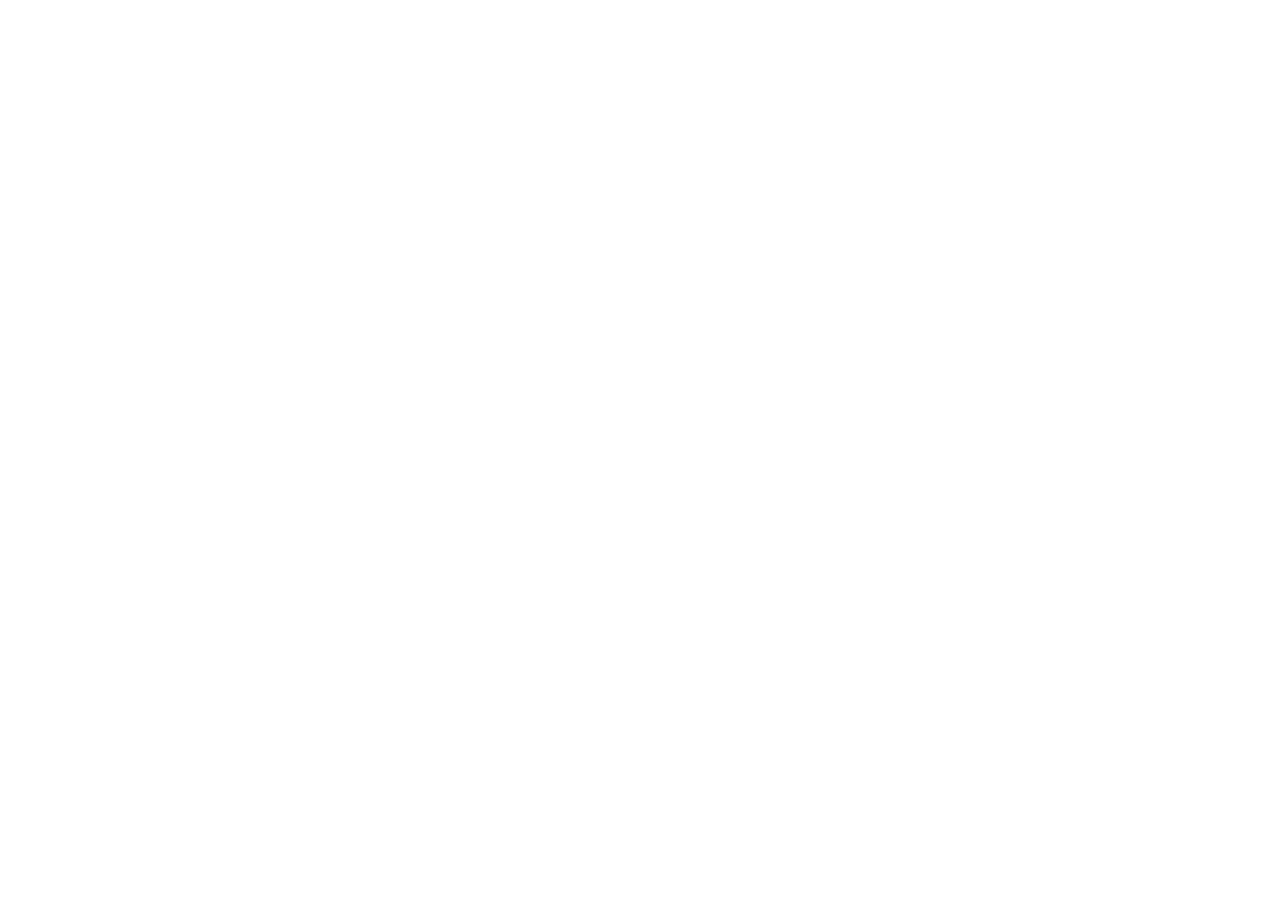
==== frontend-1-practice/index.html @ 3bd32b3b "Initial commit" ====
<!DOCTYPE html>
<html lang="ru">
  <head>
    <meta charset="UTF-8" />
    <meta name="viewport" content="width=device-width, initial-scale=1.0" />
    <title>Выбор даты и времени</title>
    <link rel="stylesheet" href="styles.css" />
  </head>
  <body>
    <!--
      ЗАДАНИЕ
      ========
      Сверстать страницу выбора даты и времени по своему макету.

      Пока это только вёрстка. Никакого JavaScript — ни кликов,
      ни переходов, ни выбора дня. Всё статично.

      Стили пишите в styles.css. Разметку — здесь.
    -->

    <div class="page">
      <!-- Начните отсюда. Разметьте шапку, основную область
           с календарём и слотами, подвал. -->
    </div>
  </body>
</html>
---- frontend-1-practice/styles.css ----
/* Стили страницы.
   Пишите здесь. */

* {
  margin: 0;
  padding: 0;
  box-sizing: border-box;
}

body {
  min-height: 100vh;
  font-family: sans-serif;
}
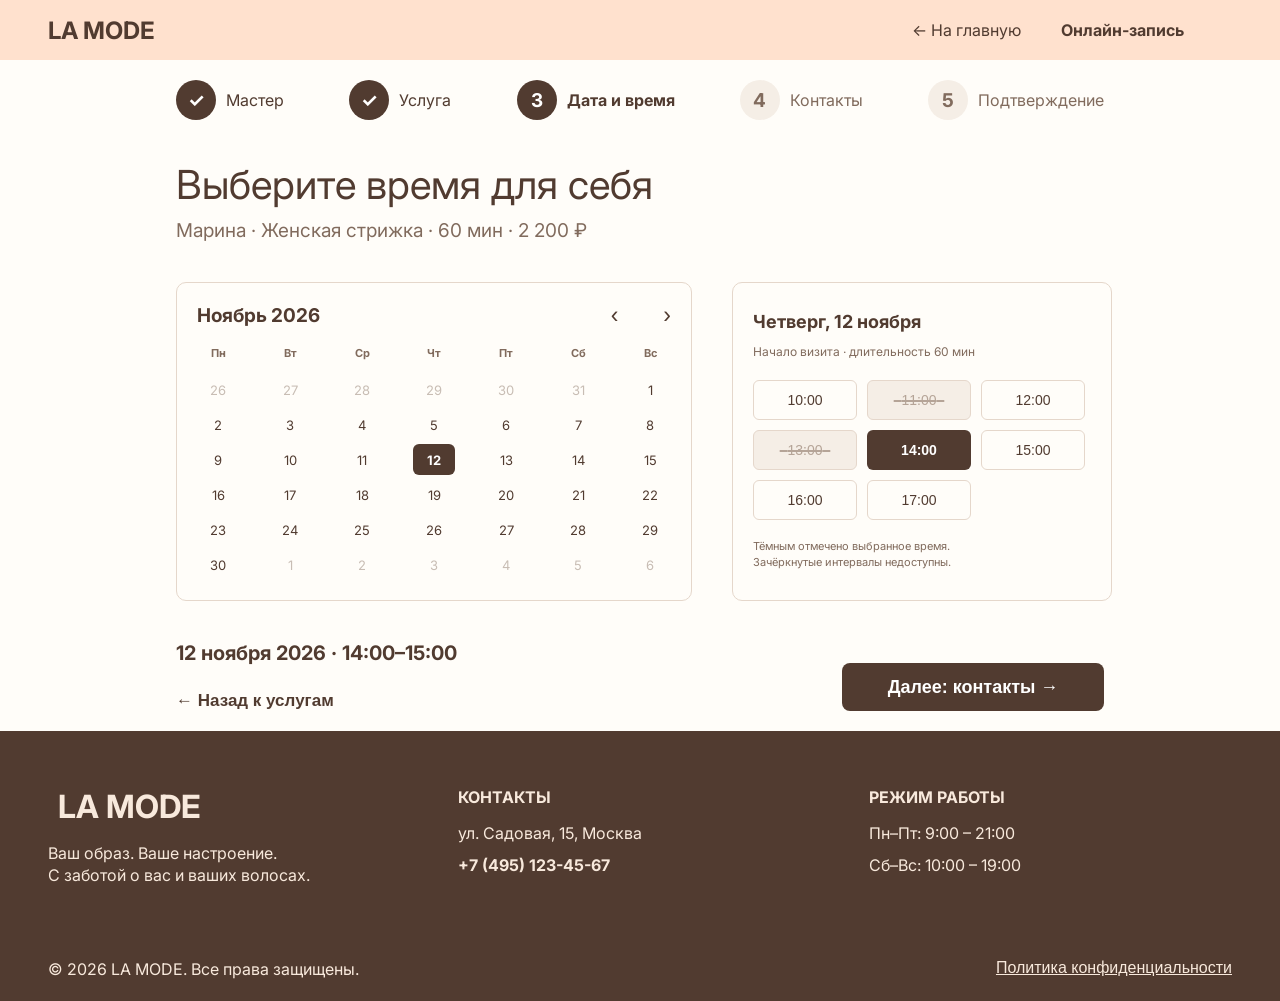
==== commit 5a546c63: "Task 1" ====
--- a/frontend-1-practice/index.html
+++ b/frontend-1-practice/index.html
@@ -7,20 +7,220 @@
     <link rel="stylesheet" href="styles.css" />
   </head>
   <body>
-    <!--
-      ЗАДАНИЕ
-      ========
-      Сверстать страницу выбора даты и времени по своему макету.
-
-      Пока это только вёрстка. Никакого JavaScript — ни кликов,
-      ни переходов, ни выбора дня. Всё статично.
-
-      Стили пишите в styles.css. Разметку — здесь.
-    -->
-
     <div class="page">
-      <!-- Начните отсюда. Разметьте шапку, основную область
-           с календарём и слотами, подвал. -->
+      <!-- ШАПКА -->
+      <header>
+          <div class="logo">
+            <span class="logo-text">LA MODE</span>
+          </div>
+          <div class="navigation">
+            <div class="back-button">
+            <span class="back-button-text">← На главную</span>
+          </div>
+          <div class="location">
+            <span class="location-text">Онлайн-запись</span>
+          </div>
+          </div>
+      </header>
+
+      <!-- ОСНОВА -->
+      <main>
+        <!-- часть с индикатором -->
+        <div class="step-indicator">
+          <div class="step done">
+            <div class="circle"><span>✓</span></div>
+            <span class="step-label">Мастер</span>
+          </div>
+          <div class="step done">
+            <div class="circle"><span>✓</span></div>
+            <span class="step-label">Услуга</span>
+          </div>
+          <div class="step current">
+            <div class="circle"><span>3</span></div>
+            <span class="step-label">Дата и время</span>
+          </div>
+          <div class="step">
+            <div class="circle"><span>4</span></div>
+            <span class="step-label">Контакты</span>
+          </div>
+          <div class="step">
+            <div class="circle"><span>5</span></div>
+            <span class="step-label">Подтверждение</span>
+          </div>
+        </div>
+
+        <!-- часть с заголовками -->
+        <div class="page-titles">
+          <div class="main-title">
+            <span class="main-title-text">Выберите время для себя</span>
+          </div>
+          <div class="add-title">
+            <span class="add-title-text">Марина · Женская стрижка · 60 мин · 2 200 ₽</span>
+          </div>
+        </div>
+
+        <div class="panels">
+        <!-- календарик -->
+          <div class="calendar-box">
+            <div class="calendar-header">
+              <span class="month-year">Ноябрь 2026</span>
+              <div class="calendar-nav">
+                <button>‹</button>
+                <button>›</button>
+              </div>
+            </div>
+            <div class="days-grid-container">
+              <div class="days-labels">
+                <span>Пн</span><span>Вт</span><span>Ср</span> <span>Чт</span
+                ><span>Пт</span><span>Сб</span><span>Вс</span>
+              </div>
+              <div class="grid-days">
+                <!-- неделя 1 -->
+                <div class="week-row">
+                  <div class="day-cell other-month">26</div>
+                  <div class="day-cell other-month">27</div>
+                  <div class="day-cell other-month">28</div>
+                  <div class="day-cell other-month">29</div>
+                  <div class="day-cell other-month">30</div>
+                  <div class="day-cell other-month">31</div>
+                  <div class="day-cell">1</div>
+                </div>
+                <!-- неделя 2 -->
+                <div class="week-row">
+                  <div class="day-cell">2</div>
+                  <div class="day-cell">3</div>
+                  <div class="day-cell">4</div>
+                  <div class="day-cell">5</div>
+                  <div class="day-cell">6</div>
+                  <div class="day-cell">7</div>
+                  <div class="day-cell">8</div>
+                </div>
+                <!-- неделя 3 -->
+                <div class="week-row">
+                  <div class="day-cell">9</div>
+                  <div class="day-cell">10</div>
+                  <div class="day-cell">11</div>
+                  <div class="day-cell selected">12</div>
+                  <div class="day-cell">13</div>
+                  <div class="day-cell">14</div>
+                  <div class="day-cell">15</div>
+                </div>
+                <!-- неделя 4 -->
+                <div class="week-row">
+                  <div class="day-cell">16</div>
+                  <div class="day-cell">17</div>
+                  <div class="day-cell">18</div>
+                  <div class="day-cell">19</div>
+                  <div class="day-cell">20</div>
+                  <div class="day-cell">21</div>
+                  <div class="day-cell">22</div>
+                </div>
+                <!-- неделя 5 -->
+                <div class="week-row">
+                  <div class="day-cell">23</div>
+                  <div class="day-cell">24</div>
+                  <div class="day-cell">25</div>
+                  <div class="day-cell">26</div>
+                  <div class="day-cell">27</div>
+                  <div class="day-cell">28</div>
+                  <div class="day-cell">29</div>
+                </div>
+                <!-- неделя 6 -->
+                <div class="week-row">
+                  <div class="day-cell">30</div>
+                  <div class="day-cell other-month">1</div>
+                  <div class="day-cell other-month">2</div>
+                  <div class="day-cell other-month">3</div>
+                  <div class="day-cell other-month">4</div>
+                  <div class="day-cell other-month">5</div>
+                  <div class="day-cell other-month">6</div>
+                </div>
+              </div>
+            </div>
+          </div>
+          <!-- время -->
+          <div class="time-box">
+            <div class="time-titles">
+              <div class="main-title">
+                <span class="main-title-text">Четверг, 12 ноября</span>
+              </div>
+              <div class="add-title">
+                <span class="add-title-text">Начало визита · длительность 60 мин</span>
+              </div>
+            </div>
+            <div class="time-grid">
+              <button class="time-slot">10:00</button>
+              <button class="time-slot unavailable">11:00</button>
+              <button class="time-slot">12:00</button>
+              <button class="time-slot unavailable">13:00</button>
+              <button class="time-slot selected">14:00</button>
+              <button class="time-slot">15:00</button>
+              <button class="time-slot">16:00</button>
+              <button class="time-slot">17:00</button>
+            </div>
+            <div class="description">
+              <span class="description-text">Тёмным отмечено выбранное время.<br>Зачёркнутые интервалы недоступны.</span>
+            </div>
+          </div>
+        </div>
+
+        <!-- все остальное -->
+        <div class="bottom-bar">
+          <div class="left-part">
+            <div class="selected-info">
+              <span class="selected-info-text">12 ноября 2026 · 14:00–15:00</span>
+            </div>
+            <button class="prev-btn">← Назад к услугам</button>
+          </div>
+          <button class="next-btn">Далее: контакты  →</button>
+        </div>
+      </main>
+
+      <!-- ПОДВАЛ -->
+      <footer>
+        <div class="footer-cols">
+          <div class="company">
+            <div class="logo">
+              <span class="logo-text">LA MODE</span>
+            </div>
+            <div class="slogan">
+              <span class="slogan-text">Ваш образ. Ваше настроение.<br>С заботой о вас и ваших волосах.</span>
+            </div>
+          </div>
+          <div class="contacts">
+            <div class="heading">
+              <span class="heading-text">КОНТАКТЫ</span>
+            </div>
+            <div class="under-heading">
+              <div class="adress">
+                <span class="adress-text">ул. Садовая, 15, Москва</span>
+              </div>
+              <div class="phone">
+                <span class="phone-text">+7 (495) 123-45-67</span>
+              </div>
+            </div>
+          </div>
+          <div class="work-mode">
+            <div class="heading">
+              <span class="heading-text">РЕЖИМ РАБОТЫ</span>
+            </div>
+            <div class="under-heading">
+              <div class="weekdays">
+                <span class="weekdays-text">Пн–Пт: 9:00 – 21:00</span>
+              </div>
+              <div class="weekend">
+                <span class="weekend-text">Сб–Вс: 10:00 – 19:00</span>
+              </div>
+            </div>
+          </div>
+        </div>
+        <div class="footer-bottom">
+          <div class="rights">
+            <span class="rights-text">© 2026 LA MODE. Все права защищены.</span>
+          </div>
+          <button class="policy">Политика конфиденциальности</button>
+        </div>
+      </footer>
     </div>
   </body>
 </html>
--- a/frontend-1-practice/styles.css
+++ b/frontend-1-practice/styles.css
@@ -1,5 +1,4 @@
-/* Стили страницы.
-   Пишите здесь. */
+@import url('https://fonts.googleapis.com/css2?family=Inter:ital,opsz,wght@0,14..32,100..900;1,14..32,100..900&family=Ubuntu+Mono:ital,wght@0,400;0,700;1,400;1,700&display=swap');
 
 * {
   margin: 0;
@@ -9,5 +8,467 @@
 
 body {
   min-height: 100vh;
-  font-family: sans-serif;
-}
+  font-family: 'Inter', sans-serif;
+}
+
+.page {
+  display: flex;
+  flex-direction: column;
+  min-height: 100vh;
+  background: #FFFDF9;
+  min-width: 1024px;
+}
+
+/* header */
+
+header {
+  display: flex;
+  flex-direction: row;
+  justify-content: space-between;
+  align-items: center;
+  height: 60px;
+  background: #FFE1CE;
+}
+
+header .logo {
+  padding-left: 48px;
+}
+
+.logo-text {
+  font-size: 24px;
+  font-weight: bold;
+}
+
+header .logo-text {
+  color: #513B30;
+}
+
+.navigation {
+  display: flex;
+  flex-direction: row;
+  justify-content: space-between;
+  align-items: center;
+  padding-right: 96px;
+  gap: 40px;
+}
+
+.back-button-text, .location-text {
+  font-size: 16px;
+  color: #513B30;
+}
+
+.back-button-text {
+  font-weight: regular;
+}
+
+.location-text {
+  font-weight: bold;
+}
+
+main {
+  display: flex;
+  flex-direction: column;
+  padding: 20px 48px 20px;
+  gap: 40px;
+  margin: 0 auto;
+  max-width: 1024px;
+  width: 100%;
+}
+
+.step-indicator {
+  display: flex;
+  flex-direction: row;
+  justify-content: space-between;
+  align-items: center;
+}
+
+.step {
+  display: flex;
+  flex-direction: row;
+  align-items: center;
+  gap: 10px;
+}
+
+.step .circle {
+  display: flex;
+  flex-direction: row;
+  justify-content: center;
+  align-items: center;
+  width: 40px;
+  height: 40px;
+  border-radius: 20px;
+  background: #F5EEE6;
+  font-size: 19px;
+  font-weight: bold;
+  color: #816B5D;
+}
+
+.step.done .circle, .step.current .circle {
+  background: #513B30;
+  color: white;
+}
+
+.step-label {
+  font-size: 16px;
+  font-weight: regular;
+  color: #816B5D;
+}
+
+.step.done .step-label, .step.current .step-label {
+  color: #513B30;
+}
+
+.step.current .step-label {
+  font-weight: bold;
+}
+
+.page-titles {
+  display: flex;
+  flex-direction: column;
+  align-items: flex-start;
+  gap: 10px;
+}
+
+.page-titles .main-title-text {
+  font-size: 40px;
+  color: #513B30;
+}
+
+.page-titles .add-title-text {
+  font-size: 19px;
+  color: #816B5D;
+}
+
+.panels {
+  display: flex;
+  flex-direction: row;
+  align-items: flex-start;
+  gap: 40px;
+  width: 100%;
+}
+
+/* ===== calendar ===== */
+.calendar-box {
+  box-sizing: border-box;
+  display: flex;
+  flex-direction: column;
+  justify-content: space-between;
+  align-items: flex-start;
+  padding: 16px 20px 20px 20px;
+  width: 516px;
+  min-height: 319px;
+  background: #FFFDF9;
+  border: 1px solid #E5D7CB;
+  border-radius: 10px;
+  flex-shrink: 0;
+}
+
+.calendar-header {
+  display: flex;
+  flex-direction: row;
+  justify-content: space-between;
+  align-items: center;
+  width: 100%;
+  height: 32px;
+}
+
+.calendar-header .month-year {
+  font-size: 19px;
+  font-weight: bold;
+  color: #513B30;
+}
+
+.calendar-nav {
+  display: flex;
+  flex-direction: row;
+  align-items: flex-start;
+  gap: 45px;
+}
+
+.calendar-nav button {
+  display: flex;
+  justify-content: center;
+  align-items: center;
+  background: none;
+  color: #513B30;
+  cursor: pointer;
+  border: none;
+  font-size: 23px;
+}
+
+.days-grid-container {
+  display: flex;
+  flex-direction: column;
+  align-items: flex-start;
+  gap: 4px;
+  width: 100%;
+}
+
+.days-labels {
+  display: flex;
+  flex-direction: row;
+  justify-content: space-between;
+  align-items: flex-start;
+  width: 100%;
+  height: 24px;
+  gap: 27px;
+}
+
+.days-labels span {
+  display: flex;
+  justify-content: center;
+  align-items: center;
+  width: 42px;
+  font-weight: bold;
+  font-size: 11px;
+  color: #816B5D;
+}
+
+.grid-days {
+  display: flex;
+  flex-direction: column;
+  align-items: flex-start;
+  gap: 4px;
+  width: 100%;
+}
+
+.grid-days .week-row {
+  display: flex;
+  flex-direction: row;
+  justify-content: space-between;
+  align-items: flex-start;
+  width: 100%;
+  height: 31px;
+  gap: 27px;
+}
+
+.grid-days .day-cell {
+  display: flex;
+  flex-direction: row;
+  justify-content: center;
+  align-items: center;
+  width: 42px;
+  height: 31px;
+  border-radius: 6px;
+  font-size: 13px;
+  color: #513B30;
+  cursor: pointer;
+}
+
+.day-cell.other-month {
+  color: #C8BDB4;
+}
+
+.day-cell.selected {
+  background: #513B30;
+  color: #FFFFFF;
+  font-weight: bold;
+}
+
+/* время */
+
+.time-box {
+  box-sizing: border-box;
+  display: flex;
+  flex-direction: column;
+  align-items: flex-start;
+  justify-content: space-around;
+  padding: 18px 20px 20px 20px;
+  width: 380px;
+  min-height: 319px;
+  background-color: #FFFDF9;
+  border: 1px solid #E5D7CB;
+  border-radius: 10px;
+  flex-shrink: 0;
+}
+
+.time-titles {
+  display: flex;
+  flex-direction: column;
+  align-items: flex-start;
+  justify-content: space-between;
+  gap: 8px;
+}
+
+.time-titles .main-title-text {
+  font-size: 18px;
+  font-weight: bold;
+  color: #513B30;
+}
+
+.time-titles .add-title-text {
+  font-size: 12px;
+  color: #816B5D;
+}
+
+.time-grid {
+  display: flex;
+  flex-direction: row;
+  flex-wrap: wrap;
+  align-items: flex-start;
+  align-content: flex-start;
+  gap: 10px;
+  width: 100%;
+}
+
+.time-slot {
+  display: flex;
+  flex-direction: row;
+  justify-content: center;
+  align-items: center;
+  height: 40px;
+  width: 104px;
+  background: #FFFDF9;
+  border-radius: 6px;
+  font-size: 14px;  
+  color: #513B30;
+  cursor: pointer;
+  border: 1px solid #E5D7CB;
+}
+
+.time-slot.unavailable {
+  background: #F5EEE6;
+  color: #B5A497;
+  text-decoration: line-through;
+  text-decoration-thickness: 1.5px;
+  cursor: not-allowed;
+}
+
+.time-slot.unavailable::before, .time-slot.unavailable::after {
+  content: "\00a0\00a0";
+}
+
+.time-slot.selected {
+  background: #513B30;
+  color: #FFFFFF;
+  font-weight: bold;
+  border: none;
+}
+
+.description {
+  color: #816B5D;
+  font-size: 11px;
+  line-height: 140%;
+}
+
+.bottom-bar {
+  display: flex;
+  flex-direction: row;
+  justify-content: space-between;
+  align-items: flex-end;
+}
+
+.bottom-bar .left-part {
+  display: flex;
+  flex-direction: column;
+  align-items: flex-start;
+  gap: 26px;
+}
+
+.selected-info-text, .prev-btn{
+  font-weight: bold;
+  color: #513B30;
+}
+
+.selected-info-text {
+  font-size: 20px;
+}
+
+.prev-btn {
+  font-size: 17px;
+  border: none;
+  background: none;
+  cursor: pointer;
+}
+
+.next-btn {
+  background: #513B30;
+  color: #FFFFFF;
+  font-size: 18px;
+  font-weight: bold;
+  width: 262px;
+  height: 48px;
+  border: none;
+  border-radius: 8px;
+  cursor: pointer;
+}
+
+footer {
+  display: flex;
+  flex-direction: column;
+  background:#513B30;
+  color: #F8E9DC;
+  padding: 56px 48px;
+  height: 270px;
+  gap: 48px;
+}
+
+footer .logo {
+  padding-left: 10px;
+}
+
+footer .logo-text {
+  font-size: 32px;
+}
+
+.footer-cols {
+  display: flex;
+  flex-direction: row;
+  align-items: flex-start;
+  gap: 4%;
+}
+
+.company, .contacts, .work-mode {
+  display: flex;
+  flex-direction: column;
+  align-items: flex-start;
+  gap: 16px;
+  flex: 1;
+}
+
+.under-heading {
+  display: flex;
+  flex-direction: column;
+  align-items: flex-start;
+  gap: 12px;
+}
+
+.slogan-text {
+  font-size: 16px;
+  line-height: 140%;
+}
+
+.heading-text {
+  font-size: 16px;
+  font-weight: bold;
+}
+
+.adress-text, .phone-text {
+  font-size: 16px;
+}
+
+.phone {
+  font-weight: bold;
+}
+
+.weekdays-text, .weekend-text {
+  font-size: 16px;
+}
+
+.footer-bottom {
+  display: flex;
+  flex-direction: row;
+  justify-content: space-between;
+  align-items: flex-start;
+  padding-top: 24px;
+  font-size: 16px;
+}
+
+.policy {
+  color: #F8E9DC;
+  font-size: 16px;
+  text-decoration-line: underline;
+  border: none;
+  background: none;
+  cursor: pointer;
+}
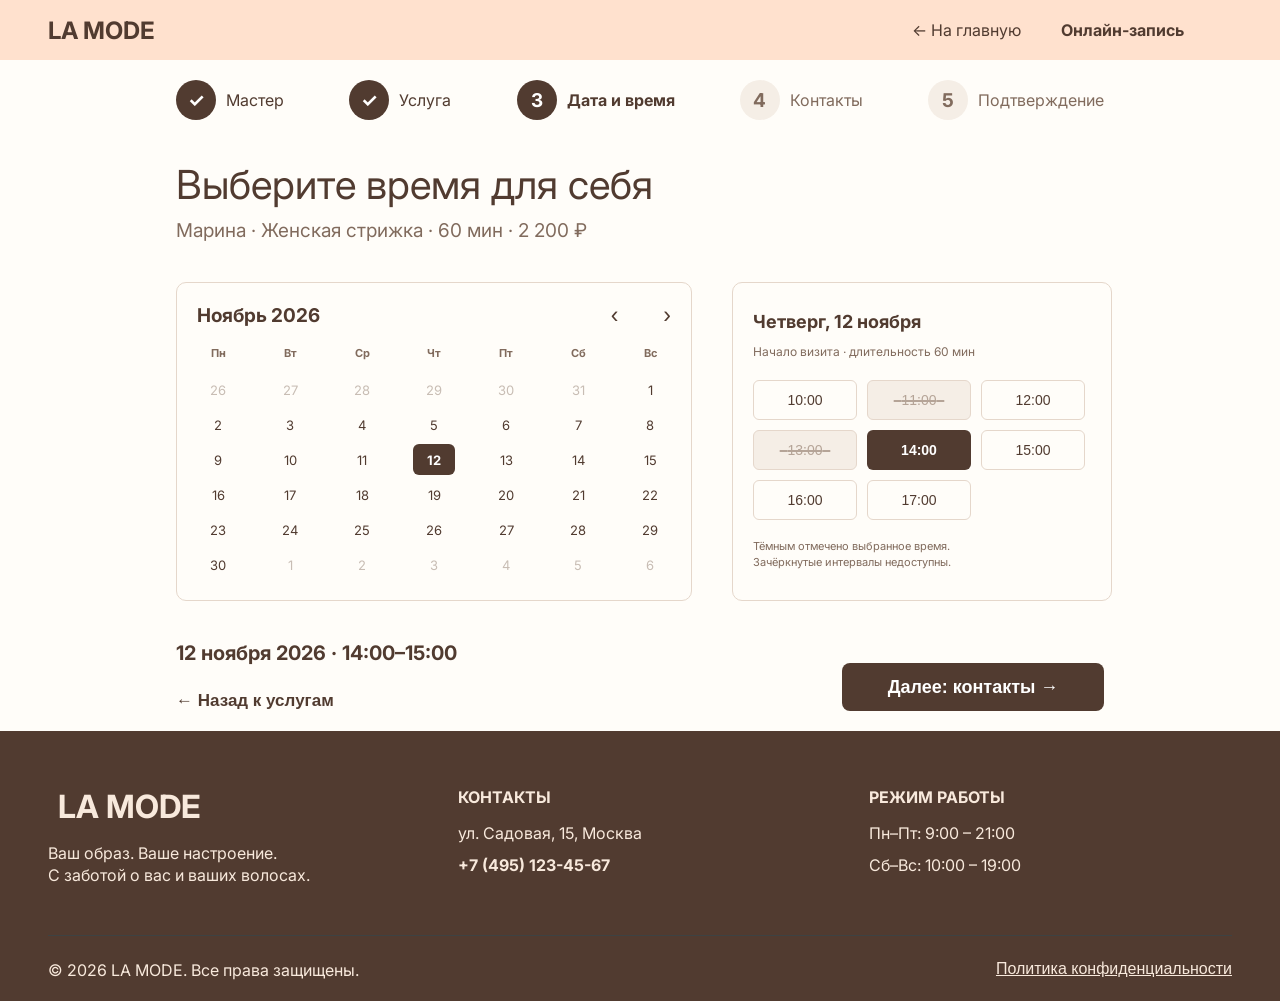
==== commit 9fb089c3: "Task №1 Mod" ====
--- a/frontend-1-practice/index.html
+++ b/frontend-1-practice/index.html
@@ -9,7 +9,7 @@
   <body>
     <div class="page">
       <!-- ШАПКА -->
-      <header>
+      <header class="header">
           <div class="logo">
             <span class="logo-text">LA MODE</span>
           </div>
@@ -24,7 +24,7 @@
       </header>
 
       <!-- ОСНОВА -->
-      <main>
+      <main class="main">
         <!-- часть с индикатором -->
         <div class="step-indicator">
           <div class="step done">
@@ -65,8 +65,8 @@
             <div class="calendar-header">
               <span class="month-year">Ноябрь 2026</span>
               <div class="calendar-nav">
-                <button>‹</button>
-                <button>›</button>
+                <button class="calendar-nav-prev">‹</button>
+                <button class="calendar-nav-next">›</button>
               </div>
             </div>
             <div class="days-grid-container">
@@ -177,7 +177,7 @@
       </main>
 
       <!-- ПОДВАЛ -->
-      <footer>
+      <footer class="footer">
         <div class="footer-cols">
           <div class="company">
             <div class="logo">
--- a/frontend-1-practice/styles.css
+++ b/frontend-1-practice/styles.css
@@ -21,7 +21,7 @@
 
 /* header */
 
-header {
+.header {
   display: flex;
   flex-direction: row;
   justify-content: space-between;
@@ -30,7 +30,7 @@
   background: #FFE1CE;
 }
 
-header .logo {
+.header .logo {
   padding-left: 48px;
 }
 
@@ -39,7 +39,7 @@
   font-weight: bold;
 }
 
-header .logo-text {
+.header .logo-text {
   color: #513B30;
 }
 
@@ -65,7 +65,9 @@
   font-weight: bold;
 }
 
-main {
+/* main */
+
+.main {
   display: flex;
   flex-direction: column;
   padding: 20px 48px 20px;
@@ -74,6 +76,8 @@
   max-width: 1024px;
   width: 100%;
 }
+
+/* step indicator */
 
 .step-indicator {
   display: flex;
@@ -147,12 +151,14 @@
   width: 100%;
 }
 
-/* ===== calendar ===== */
+/* calendar */
+
 .calendar-box {
   box-sizing: border-box;
   display: flex;
   flex-direction: column;
-  justify-content: space-between;
+  justify-content: flex-start;
+  gap: 15px;
   align-items: flex-start;
   padding: 16px 20px 20px 20px;
   width: 516px;
@@ -242,7 +248,7 @@
   gap: 27px;
 }
 
-.grid-days .day-cell {
+.day-cell {
   display: flex;
   flex-direction: row;
   justify-content: center;
@@ -255,8 +261,21 @@
   cursor: pointer;
 }
 
-.day-cell.other-month {
+.day-cell:not(.other-month):not(.disabled):not(.selected):hover {
+  background: #F5E6DC;
+}
+
+.day-cell.other-month, .day-cell.disabled {
   color: #C8BDB4;
+}
+
+.day-cell.disabled {
+  text-decoration: line-through;
+  text-decoration-thickness: 1.5px;
+}
+
+.day-cell.disabled::before, .day-cell.disabled::after {
+  content: "\00a0";
 }
 
 .day-cell.selected {
@@ -326,6 +345,10 @@
   border: 1px solid #E5D7CB;
 }
 
+.time-slot:not(.unavailable):not(.selected):hover {
+  background: #F5E6DC;
+}
+
 .time-slot.unavailable {
   background: #F5EEE6;
   color: #B5A497;
@@ -393,7 +416,11 @@
   cursor: pointer;
 }
 
-footer {
+.next-btn:hover {
+  background: #8B6653;
+}
+
+.footer {
   display: flex;
   flex-direction: column;
   background:#513B30;
@@ -403,11 +430,11 @@
   gap: 48px;
 }
 
-footer .logo {
+.footer .logo {
   padding-left: 10px;
 }
 
-footer .logo-text {
+.footer .logo-text {
   font-size: 32px;
 }
 
@@ -461,6 +488,7 @@
   justify-content: space-between;
   align-items: flex-start;
   padding-top: 24px;
+  border-top: 1px solid #3D4243;
   font-size: 16px;
 }
 
